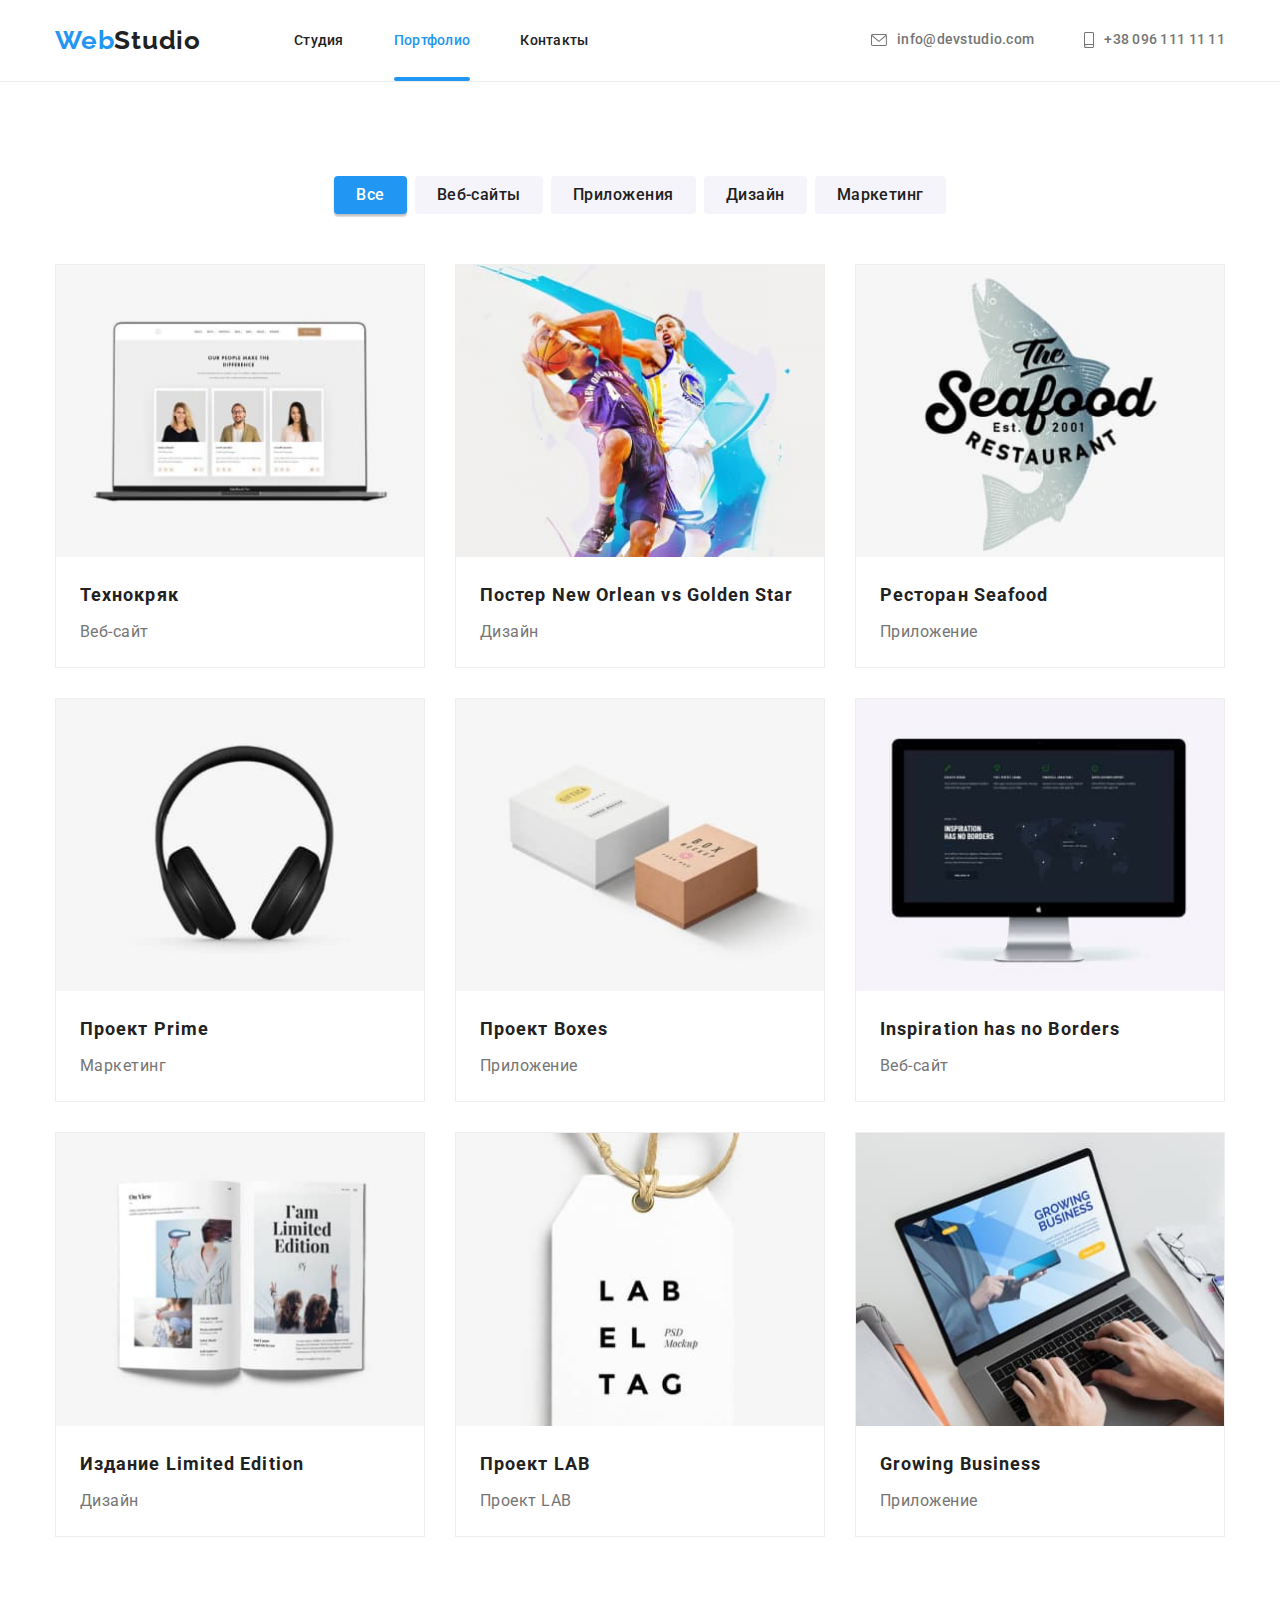
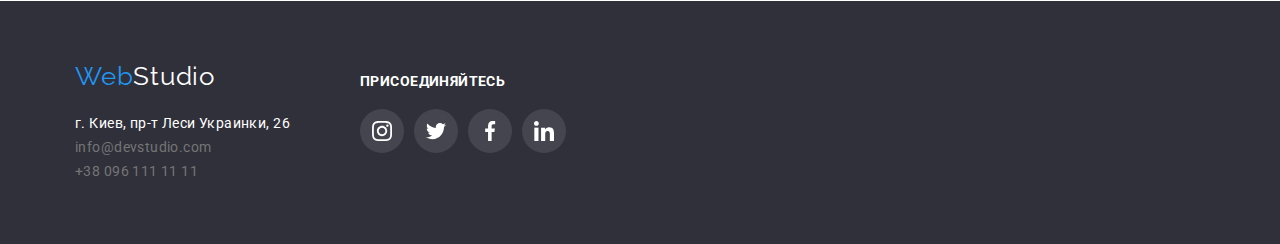
==== portfolio.html @ 9df5b86f "start" ====
<!DOCTYPE html>
<html lang="ru">

<head>
    <meta charset="UTF-8">
    <meta http-equiv="X-UA-Compatible" content="IE=edge">
    <meta name="viewport" content="width=device-width, initial-scale=1.0">
    <title>WebStudio</title>
    <link rel="preconnect" href="https://fonts.googleapis.com">
    <link rel="preconnect" href="https://fonts.gstatic.com" crossorigin>
    <link href="https://fonts.googleapis.com/css2?family=Raleway:wght@700&family=Roboto:wght@400;500;700;900&display=swap"
        rel="stylesheet">
    <link rel="stylesheet" href="https://cdnjs.cloudflare.com/ajax/libs/modern-normalize/1.1.0/modern-normalize.min.css">    
    <link rel="stylesheet" href="./css/style.css">
</head>

<body>
    <header class="header">
        <div class="container main-nav">
            <a href="./index.html" class="logo-header"><span class="logo-web">Web</span>Studio</a>
            <nav>
                <ul class="site-nav">
                    <li class="item"><a href="./index.html" class="link">Студия</a></li>
                    <li class="item"><a href="./portfolio.html" class="link current">Портфолио</a></li>
                    <li class="item"><a href="#" class="link">Контакты</a></li>
                </ul>
            </nav>
            <ul class="site-contacts">
                <li class="item">
                    <a href="mailto:info@devstudio.com" class="contacts-links">
                        <svg class="btn-icon" width="16" height="12">
                            <use href="./images/icon/sprite.svg#icon-envelope"></use>
                        </svg>
                        info@devstudio.com
                    </a>
                </li>
                <li class="item">
                    <a href="tel:+380961111111" class="contacts-links">
                        <svg class="btn-icon" width="10" height="16">
                            <use href="./images/icon/sprite.svg#icon-smartphone"></use>
                        </svg>
                        +38 096 111 11 11
                    </a>
                </li>
            </ul>
        </div>
    </header>
    <main>
        <section class="section">
            <div class="container">
                <ul class="buttons">
                    <li class="btn-item"><button type="button" class="button current">Все</button></li>
                    <li class="btn-item"><button type="button" class="button">Веб-сайты</button></li>
                    <li class="btn-item"><button type="button" class="button">Приложения</button></li>
                    <li class="btn-item"><button type="button" class="button">Дизайн</button></li>
                    <li class="btn-item"><button type="button" class="button">Маркетинг</button></li>
                </ul>
                <ul class="works">
                <li class="works-examples">
                    <a href="#" class="link">
                        <div class="works-image">    
                            <img src="./images/people.jpg" alt="Люди в MacBook Pro" width="370">
                                <div class="works-overlay">
                                    <p class="works-text">Технокряк это современная площадка распространения коронавируса. Компании используют эту платформу
                                        для цифрового
                                        шпионажа и атак на защищённые сервера конкурентов.
                                    </p>
                                </div>
                        </div>
                            <div class="works-wrapper">
                                <h2 class="title">Технокряк</h2>
                                <p class="description">Веб-сайт</p>
                            </div>
                    </a>
                </li>
                <li class="works-examples">
                    <a href="#" class="link">
                        <div class="works-image">
                            <img src="./images/sportsmen.jpg" alt="Баскетболисты с мячом" width="370">
                            <div class="works-overlay">
                                <p class="works-text">Технокряк это современная площадка распространения коронавируса. Компании используют эту
                                    платформу
                                    для цифрового
                                    шпионажа и атак на защищённые сервера конкурентов.
                                </p>
                            </div>
                        </div>
                        <div class="works-wrapper">
                            <h2 class="title">Постер New Orlean vs Golden Star</h2>
                            <p class="description">Дизайн</p>
                        </div>
                    </a>
                </li>
                <li class="works-examples">
                    <a href="#" class="link">
                        <div class="works-image">
                        <img src="./images/seafood.jpg" alt="Рисунок рыбы с названием рыбного ретсорана" width="370" >
                        <div class="works-overlay">
                            <p class="works-text">Технокряк это современная площадка распространения коронавируса. Компании используют эту
                                платформу
                                для цифрового
                                шпионажа и атак на защищённые сервера конкурентов.
                            </p>
                        </div>
                        </div>
                        <div class="works-wrapper"> 
                            <h2 class="title">Ресторан Seafood</h2>
                            <p class="description">Приложение</p>
                        </div>
                    </a>
                </li>
                <li class="works-examples">
                    <a href="#" class="link">
                        <div class="works-image">
                        <img src="./images/headset.jpg" alt="Наушники" width="370">
                        <div class="works-overlay">
                            <p class="works-text">Технокряк это современная площадка распространения коронавируса. Компании используют эту
                                платформу
                                для цифрового
                                шпионажа и атак на защищённые сервера конкурентов.
                            </p>
                        </div>
                        </div>
                        <div class="works-wrapper">
                            <h2 class="title">Проект Prime</h2>
                            <p class="description">Маркетинг</p>
                        </div>
                    </a>
                </li>
                <li class="works-examples">
                    <a href="#" class="link">
                        <div class="works-image">
                        <img src="./images/boxes.jpg" alt="Две коробки" width="370">
                        <div class="works-overlay">
                            <p class="works-text">Технокряк это современная площадка распространения коронавируса. Компании используют эту
                                платформу
                                для цифрового
                                шпионажа и атак на защищённые сервера конкурентов.
                            </p>
                        </div>
                        </div>
                            <div class="works-wrapper">
                            <h2 class="title">Проект Boxes</h2>
                        <p class="description">Приложение</p>
                            </div>
                    </a>
                </li>
                <li class="works-examples">
                    <a href="#" class="link">
                        <div class="works-image">
                        <img src="./images/screen.jpg" alt="Монитор с информацией" width="370">
                        <div class="works-overlay">
                            <p class="works-text">Технокряк это современная площадка распространения коронавируса. Компании используют эту
                                платформу
                                для цифрового
                                шпионажа и атак на защищённые сервера конкурентов.
                            </p>
                        </div>
                        </div>
                        <div class="works-wrapper">
                            <h2 class="title">Inspiration has no Borders</h2>
                            <p class="description">Веб-сайт</p>
                        </div>
                    </a>
                </li>
                <li class="works-examples">
                    <a href="#" class="link">
                        <div class="works-image">
                        <img src="./images/book.jpg" alt="Открытая книга" width="370">
                        <div class="works-overlay">
                            <p class="works-text">Технокряк это современная площадка распространения коронавируса. Компании используют эту
                                платформу
                                для цифрового
                                шпионажа и атак на защищённые сервера конкурентов.
                            </p>
                        </div>
                        </div>
                        <div class="works-wrapper">
                            <h2 class="title">Издание Limited Edition</h2>
                            <p class="description">Дизайн</p>
                        </div>
                    </a>
                <li class="works-examples">
                    <a href="#" class="link">
                        <div class="works-image">
                        <img src="./images/label.jpg" alt="Бирка с лэйблом" width="370">
                        <div class="works-overlay">
                            <p class="works-text">Технокряк это современная площадка распространения коронавируса. Компании используют эту
                                платформу
                                для цифрового
                                шпионажа и атак на защищённые сервера конкурентов.
                            </p>
                        </div>
                        </div>
                        <div class="works-wrapper">
                            <h2 class="title">Проект LAB</h2>
                            <p class="description">Проект LAB</p>
                        </div>
                    </a>
                </li>
                <li class="works-examples">
                    <a href="#" class="link">
                        <div class="works-image">
                        <img src="./images/laptop.jpg" alt="Работа за ноутбуков" width="370">
                        <div class="works-overlay">
                            <p class="works-text">Технокряк это современная площадка распространения коронавируса. Компании используют эту
                                платформу
                                для цифрового
                                шпионажа и атак на защищённые сервера конкурентов.
                            </p>
                        </div>
                        </div>
                        <div class="works-wrapper">
                            <h2 class="title">Growing Business</h2>
                            <p class="description">Приложение</p>
                        </div>
                    </a>
                </li>
                </ul>
            </div>
        </section>
    </main>
    
    <!--Футер-->
    <footer class="footer">
        <div class="container downside">
            <div>
                <a href="./index.html" class="logo-footer"><span class="logo-web">Web</span>Studio</a>
                <address class="address">
                    <ul>
                        <li>
                            <a href="https://www.google.com/search?client=opera&q=Киев%2C+пр-т+Леси+Украинки%2C+26&sourceid=opera&ie=UTF-8&oe=UTF-8"
                                target="_blank" rel="noopener noreferrer" class="link specific-address">г. Киев, пр-т Леси
                                Украинки,
                                26
                            </a>
                        </li>
                        <li>
                            <a href="mailto:info@devstudio.com" class="link">info@devstudio.com
                            </a>
                        </li>
                        <li>
                            <a href="tel:+380961111111" class="link">+38 096 111 11 11</a>
                        </li>
                    </ul>
                </address>
            </div>
            <div class="footer-social-links">
                <p class="follow">Присоединяйтесь</p>
                <div class="social-links-bot">
                    <a href="#" class="social-link bot">
                        <svg class="social-icon bot">
                            <use href="./images/icon/sprite.svg#icon-instagram"></use>
                        </svg>
                    </a>
                    <a href="#" class="social-link bot">
                        <svg class="social-icon bot">
                            <use href="./images/icon/sprite.svg#icon-twitter"></use>
                        </svg>
                    </a>
                    <a href="#" class="social-link bot">
                        <svg class="social-icon bot">
                            <use href="./images/icon/sprite.svg#icon-facebook"></use>
                        </svg>
                    </a>
                    <a href="#" class="social-link bot">
                        <svg class="social-icon bot">
                            <use href="./images/icon/sprite.svg#icon-linkedin"></use>
                        </svg>
                    </a>
                </div>
            </div>
        </div>
    </footer>
</body>

</html>
---- css/style.css ----
/*цвета
основной текст - #212121
второстепенный текс - #757575
акцент - #2196F3
текст героя - #ffffff
 */

:root {
  --primary-text-color: #212121;
  --secondary-text-colort: #757575;
  --akcent-text-color: #2196f3;
  --background-color: #ffffff;
  --background-color-secondary: #2f303a;
  --background-color-tertiary: #f5f4fa;
  --timing-function: cubic-bezier(0.4, 0, 0.2, 1);
}

body {
  color: var(--primary-text-color);
  background-color: var(--background-color);
  font-family: Roboto, sans-serif;
}
/* Убирает точки у списков */
h1,
h2,
h3,
h4,
h5,
h6,
ul,
p {
  list-style: none;
  margin: 0;
  padding: 0;
}
ul {
  list-style: none;
}
img {
  display: block;
  max-width: 100%;
  height: auto;
}
/* header */
.header {
  background-color: var(--background-color);
  border-bottom: 1px solid #ececec;
  padding: 25px 0;
}

/* style of logo */
.logo-header {
  margin-right: 93px;
  color: var(--primary-text-color);
  font-weight: 700;
  font-family: Raleway, sans-serif;
  font-size: 26px;
  line-height: 1.19;
  letter-spacing: 0.03em;
  text-decoration: none;
}
.logo-web {
  color: var(--akcent-text-color);
}

/* site navigation */
.main-nav {
  display: flex;
  align-items: center;
}

.site-nav {
  display: flex;
}
.site-nav > .item {
  margin-right: 50px;
}
.site-nav > .item:last-child {
  margin-right: 0;
}

.site-nav .link {
  position: relative;
  letter-spacing: 0.02em;
  font-size: 14px;
  line-height: 1.14;
  font-weight: 500;
  text-decoration: none;

  color: var(--primary-text-color);

  transition: color 250ms var(--timing-function);
}
.site-nav .link:hover,
.site-nav .link:focus {
  color: var(--akcent-text-color);
}
.site-nav .link:hover::after,
.site-nav .link.current::after {
  opacity: 1;
}
.site-nav .link.current {
  color: var(--akcent-text-color);
}
.site-nav .link::after {
  left: 0;
  top: 45px;
}
.site-nav .link.current::after,
.site-nav .link:hover::after,
.site-nav .link::after {
  content: '';
  position: absolute;
  width: 100%;
  height: 4px;
  background-color: var(--akcent-text-color);
  display: block;
  border-radius: 2px;
}

.site-nav .link::after {
  opacity: 0;

  transition: background-color 250ms var(--timing-function), opacity 250ms var(--timing-function);
}

/* contacts */
.site-contacts {
  display: flex;
  margin-left: auto;
}
.site-contacts .item + .item {
  margin-left: 50px;
}
.btn-icon {
  margin-right: 10px;
}
.contacts-links {
  display: flex;
  text-align: center;
  font-weight: 500;
  letter-spacing: 0.02em;
  align-items: center;

  font-size: 14px;
  line-height: 1.14;
  text-decoration: none;

  color: var(--secondary-text-colort);
  fill: var(--secondary-text-colort);

  transition: color 250ms var(--timing-function), fill 250ms var(--timing-function);
}
.contacts-links:hover,
.contacts-links:focus {
  color: var(--akcent-text-color);
  fill: var(--akcent-text-color);
}

/* buttons */
.buttons {
  display: flex;
  justify-content: center;
  margin-bottom: 50px;
}

.button {
  padding: 6px 22px;

  font-weight: 500;
  font-size: 16px;
  line-height: 1.6;
  letter-spacing: 0.03em;
  cursor: pointer;
  border: 0px;
  border-radius: 4px;

  color: var(--primary-text-color);
  background: var(--background-color-tertiary);

  transition: background-color 250ms var(--timing-function), color 250ms var(--timing-function),
    box-shadow 250ms var(--timing-function);
}
.btn-item {
  margin-left: 8px;
}

.btn-item:first-child {
  margin-left: 0;
}
.button.current {
  color: var(--background-color);
  background-color: var(--akcent-text-color);
  box-shadow: 0px 3px 1px rgba(0, 0, 0, 0.1), 0px 1px 2px rgba(0, 0, 0, 0.08),
    0px 2px 2px rgba(0, 0, 0, 0.12);
}
.button:hover,
.button:focus {
  color: var(--background-color);
  background-color: var(--akcent-text-color);
  box-shadow: 0px 3px 1px rgba(0, 0, 0, 0.1), 0px 1px 2px rgba(0, 0, 0, 0.08),
    0px 2px 2px rgba(0, 0, 0, 0.12);
  cursor: pointer;
}

/* hero section */
.hero-section {
  padding: 200px 0;
  text-align: center;
  background-image: linear-gradient(to right, rgba(47, 48, 58, 0.4), rgba(47, 48, 58, 0.4)),
    url(../images/hero-overlay.jpg);
  max-width: 1600px;
  margin-left: auto;
  margin-right: auto;
  background-repeat: no-repeat;
  background-position: center;
  background-size: cover;
  background-color: var(--background-color-secondary);
}
.hero-title {
  margin-top: 0;
  margin-bottom: 30px;
  color: var(--background-color);
  font-size: 44px;
  line-height: 1.36;
  font-weight: 900;
  text-transform: uppercase;
  letter-spacing: 0.06em;
}
.hero-button {
  padding: 10px 32px;
  font-weight: 700;
  font-size: 16px;
  line-height: 1.9;
  letter-spacing: 0.06em;
  cursor: pointer;
  border-radius: 4px;
  border: 0px;
  color: var(--background-color);
  background-color: var(--akcent-text-color);
}

/* strengths */
.strenghts {
  margin-top: 0;
}
.strenghts-section {
  padding-top: 94px;
  padding-bottom: 0px;
}
.visually-hidden {
  position: absolute;
  width: 1px;
  height: 1px;
  margin: -1px;
  padding: 0;

  border: 0;
  clip: rect(0 0 0 0);
}
.strenghts-list {
  display: flex;
  justify-content: space-between;
}
.strenghts-item {
  margin-left: 30px;
  max-width: 270px;
}
.strenghts-item:first-child {
  margin-left: 0;
}

.strengths-title {
  margin-bottom: 10px;
  font-weight: 700;
  font-size: 14px;
  line-height: 1.14;
  letter-spacing: 0.03em;
  text-transform: uppercase;
  color: var(--primary-text-color);
}
.strengths-text {
  font-weight: 400;
  font-size: 14px;
  line-height: 1.71;
  letter-spacing: 0.03em;
  color: var(--secondary-text-colort);
}

.thumb {
  padding-top: 25px;
  padding-bottom: 25px;
  text-align: center;

  border-radius: 4px;
  margin-bottom: 30px;

  background-color: var(--background-color-tertiary);
}
.thumb-icon {
  width: 70px;
  height: 70px;
}
/* services section */

.services-title {
  margin-bottom: 50px;
  font-weight: 700;
  font-size: 36px;
  line-height: 1.17;
  text-align: center;
  letter-spacing: 0.03em;
}

.services-list {
  display: flex;
  justify-content: space-between;
}
.services-item {
  position: relative;
}
.services-item::before {
  display: inline-block;
  position: absolute;
  background: rgba(47, 48, 58, 0.8);
  content: '';
  width: 100%;
  height: 70px;
  bottom: 0;
}
.service-description {
  position: absolute;
  right: 82px;
  left: 83px;
  bottom: 27px;
  font-weight: bold;
  font-size: 14px;
  line-height: 16px;
  letter-spacing: 0.03em;
  text-transform: uppercase;

  color: #ffffff;
}

/* section Team */
.team-cards {
  display: flex;
  justify-content: space-between;

  /* margin-left: -30px; */
}
.team-card {
  flex-basis: calc((100% / 4) - 30px);
  margin-left: 30px;
  background-color: var(--background-color);
  box-shadow: 0px 1px 3px rgba(0, 0, 0, 0.12), 0px 1px 1px rgba(0, 0, 0, 0.14),
    0px 2px 1px rgba(0, 0, 0, 0.2);
  border-radius: 0px 0px 4px 4px;
}
.team-card:first-child {
  margin-left: 0;
}

.team {
  background-color: var(--background-color-tertiary);
}

.team-title {
  font-weight: 700;
  font-size: 36px;
  line-height: 1.17;
  text-align: center;
  letter-spacing: 0.03em;
  margin-bottom: 50px;
}

.name {
  color: var(--primary-text-color);
  font-weight: 500;
  font-size: 16px;
  line-height: 1.19;
  letter-spacing: 0.03em;
  margin-bottom: 10px;
}
.position {
  margin-bottom: 16px;
  font-weight: 400;
  font-size: 16px;
  line-height: 1.19;
  letter-spacing: 0.03em;
  color: var(--secondary-text-colort);
}
.member-description {
  text-align: center;
  padding-top: 30px;
  padding-bottom: 30px;
}
.social-links {
  display: flex;
  justify-content: center;
}

.social-icon {
  width: 20px;
  height: 20px;
}

.social-link {
  width: 44px;
  height: 44px;
  display: flex;
  justify-content: center;
  align-items: center;
  border-radius: 50%;
  margin-right: 10px;
  fill: #afb1b8;

  transition: background-color 250ms var(--timing-function), fill 250ms var(--timing-function);
}
.social-link:last-child {
  margin-right: 0px;
}
.social-link:focus,
.social-link:hover {
  background-color: var(--akcent-text-color);
  fill: white;
}

/* loyal customers */
.customers-list-title {
  font-weight: 700;
  font-size: 36px;
  line-height: 1.17;
  text-align: center;
  letter-spacing: 0.03em;
  margin-bottom: 50px;
}
.customers-list {
  display: flex;
  justify-content: space-between;
}

.customer-link {
  display: block;
  border-radius: 4px;
  width: 170px;
  height: 92px;
  display: flex;
  justify-content: center;
  align-items: center;
  fill: #afb1b8;
  border: 1px solid #afb1b8;

  transition: background-color 250ms var(--timing-function), fill 250ms var(--timing-function);
}

.customer-icon {
  display: block;
  width: 106px;
  height: 60px;
}
.customer-link:hover {
  fill: var(--akcent-text-color);
  border-color: var(--akcent-text-color);
}
.customer-link:focus {
  fill: var(--akcent-text-color);
  color: var(--akcent-text-color);
  border-color: var(--akcent-text-color);
}

/* footer */
.footer {
  padding: 60px;
  background-color: var(--background-color-secondary);
}
.logo-footer {
  color: var(--background-color);
  font-family: Raleway, sans-serif;
  font-size: 26px;
  line-height: 1.19;
  letter-spacing: 0.03em;
  text-decoration: none;
}
.logo-web {
  color: var(--akcent-text-color);
}
.address {
  margin-top: 20px;
}
.address .link:hover,
.address .link:focus {
  color: var(--akcent-text-color);
}
.address .link {
  font-family: Roboto, sans-serif;
  font-style: normal;
  font-weight: 400;
  font-size: 14px;
  line-height: 1.71;
  text-decoration: none;
  letter-spacing: 0.03em;

  color: var(--secondary-text-colort);

  transition: color 250ms var(--timing-function);
}
.link.specific-address {
  color: var(--background-color);
}

.container.downside {
  display: flex;
}
.follow {
  color: var(--background-color);
  font-family: Roboto, sans-serif;
  font-style: normal;
  font-weight: bold;
  font-size: 14px;
  line-height: 16px;
  letter-spacing: 0.03em;
  text-transform: uppercase;
}
.footer-social-links {
  padding-top: 12px;
  margin-left: 70px;
}
.social-links-bot {
  margin-top: 20px;
  display: flex;
  justify-content: space-between;
}
.social-link.bot {
  background-color: rgba(255, 255, 255, 0.1);
}
.social-icon.bot {
  fill: var(--background-color);
}
.social-link.bot:hover,
.social-link.bot:focus {
  background-color: var(--akcent-text-color);
}

/* portfolio page */
.works {
  display: flex;
  flex-wrap: wrap;
  margin-right: -30px;
  margin-bottom: -30px;
}
.works-examples {
  margin-right: 30px;
  margin-bottom: 30px;
  flex-basis: calc(100% / 3 - 30px);

  border: 1px solid #eeeeee;
}

.works-examples:nth-child(3n) {
  margin-right: 0;
}
.works-examples:nth-last-child(-n + 3) {
  margin-bottom: 0;
}
.works .link {
  text-decoration: none;
  display: block;
}

.works-examples .link:hover,
.works-examples .link:focus {
  box-shadow: 0px 1px 1px rgba(0, 0, 0, 0.12), 0px 4px 4px rgba(0, 0, 0, 0.06),
    1px 4px 6px rgba(0, 0, 0, 0.16);
}

.works .title {
  color: var(--primary-text-color);
  font-weight: 700;
  font-size: 18px;
  line-height: 2;
  letter-spacing: 0.06em;
  margin-bottom: 4px;
}
.works .description {
  color: var(--secondary-text-colort);
  font-weight: 400;
  font-size: 16px;
  line-height: 1.88;
  letter-spacing: 0.03em;
}
.works-wrapper {
  padding: 20px 24px;
}
.works-image {
  overflow: hidden;
  position: relative;
}
.works-overlay {
  top: 0;
  left: 0;
  position: absolute;

  width: 100%;
  height: 100%;
  transform: translateY(101%);

  background-color: rgba(33, 150, 243, 0.9);

  transition: transform 250ms var(--timing-function);
}
.works-examples .link:hover .works-overlay,
.works-examples .link:focus .works-overlay {
  transform: translateY(0);
}

.works-text {
  position: absolute;
  left: 24px;
  bottom: 63px;

  font-weight: normal;
  font-size: 18px;
  line-height: 28px;

  letter-spacing: 0.03em;

  color: var(--background-color);

  transition: transform 250ms var(--timing-function);
}

/* Modal window */
.backdrop {
  position: fixed;
  top: 0;
  left: 0;
  width: 100%;
  height: 100%;
  background-color: rgba(0, 0, 0, 0.2);
  transition: opacity 1250ms var(--timing-function);
}
.backdrop.is-hidden {
  opacity: 0;
  pointer-events: none;
}
.backdrop.is-hidden .modal {
  transform: translate(-50%, -50%) scale(1.1);
}

.modal {
  position: absolute;
  top: 50%;
  left: 50%;
  transform: translate(-50%, -50%) scale(1);

  transition: transform 250ms var(--timing-function);

  display: flex;
  justify-content: flex-end;

  width: 528px;
  height: 581px;

  box-shadow: 0px 1px 3px rgba(0, 0, 0, 0.12), 0px 1px 1px rgba(0, 0, 0, 0.14),
    0px 2px 1px rgba(0, 0, 0, 0.2);
  border-radius: 4px;
  background-color: var(--background-color);
}

.close-btn {
  margin-right: 8px;
  margin-top: 8px;
  display: flex;
  justify-content: center;
  align-items: center;

  width: 30px;
  height: 30px;

  cursor: pointer;
  background-color: var(--background-color);
  border: 1px solid rgba(0, 0, 0, 0.1);
  border-radius: 50%;
}

/* Conatainer for all sections */

.container {
  width: 1200px;
  padding: 0 15px;
  margin-left: auto;
  margin-right: auto;
  /* outline: 1px solid sandybrown; */
}
.section {
  /* outline: 2px solid green; */
  padding: 94px 0;
}
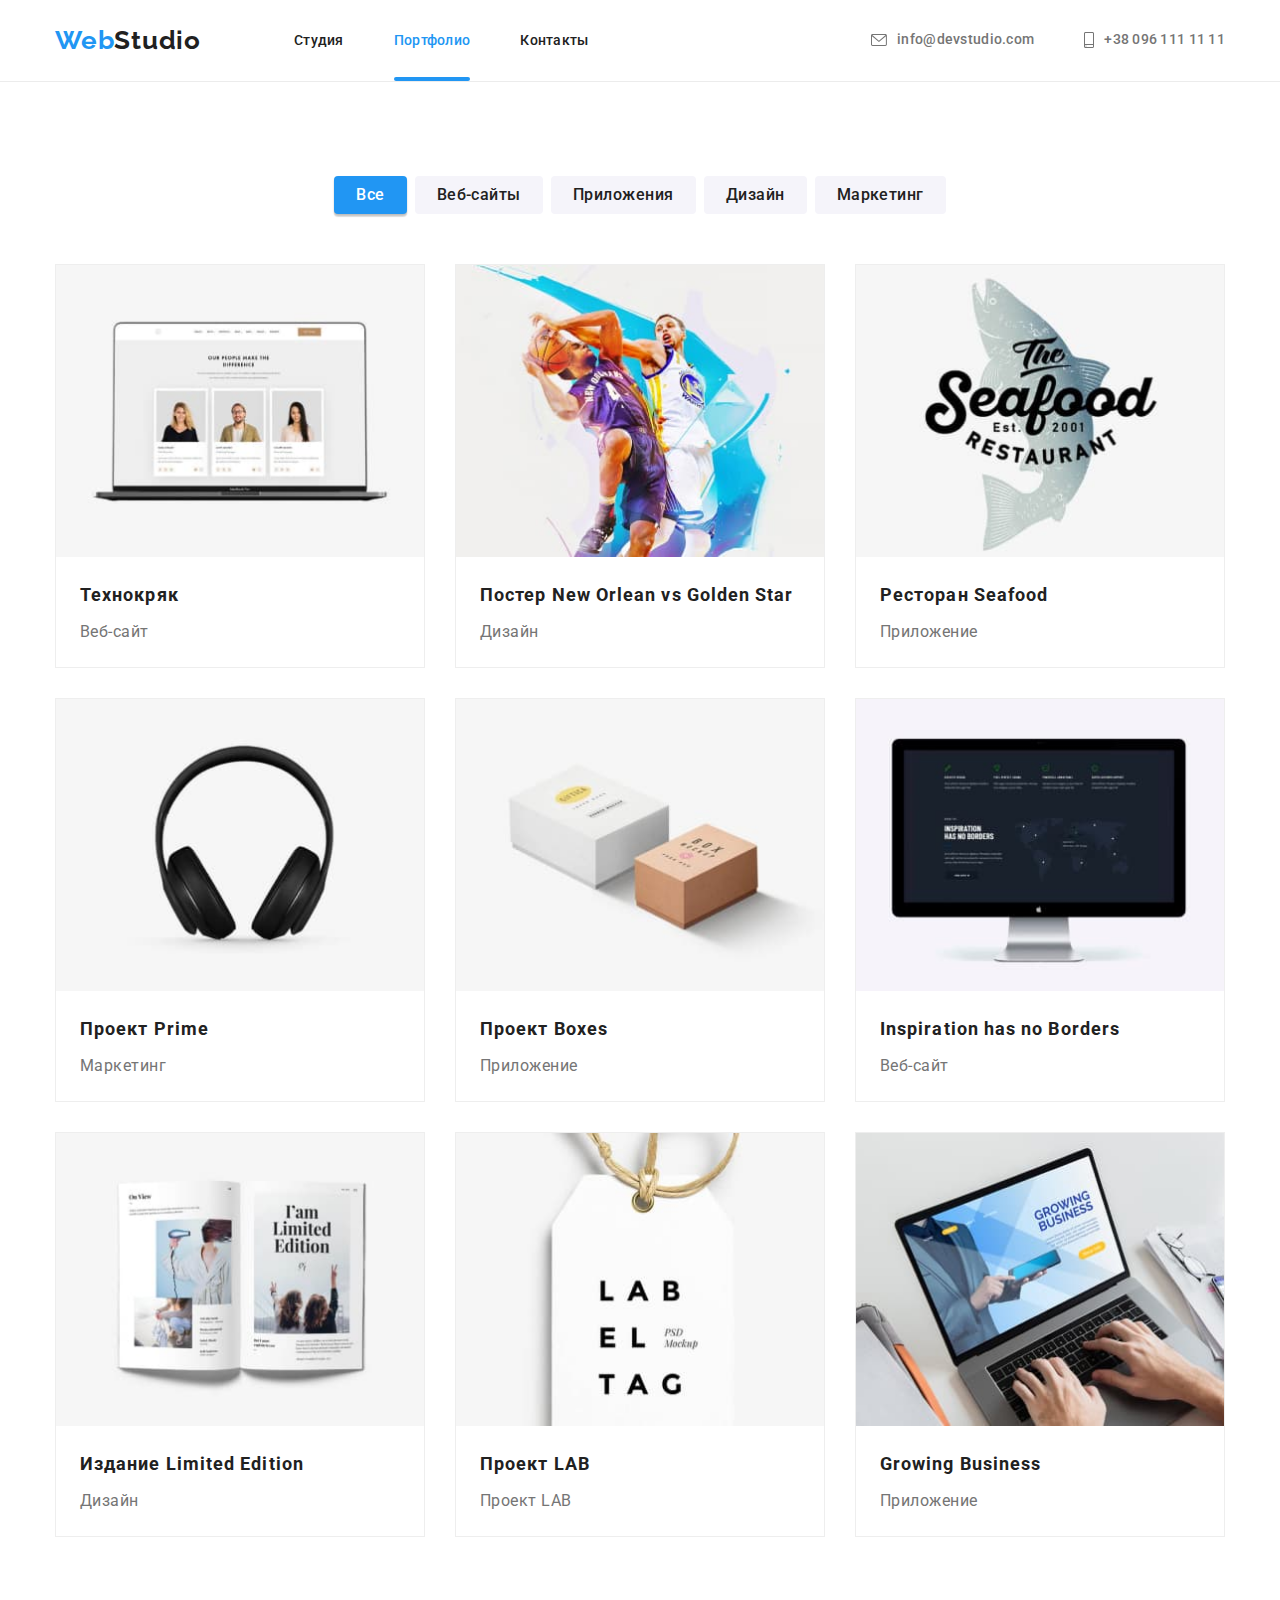
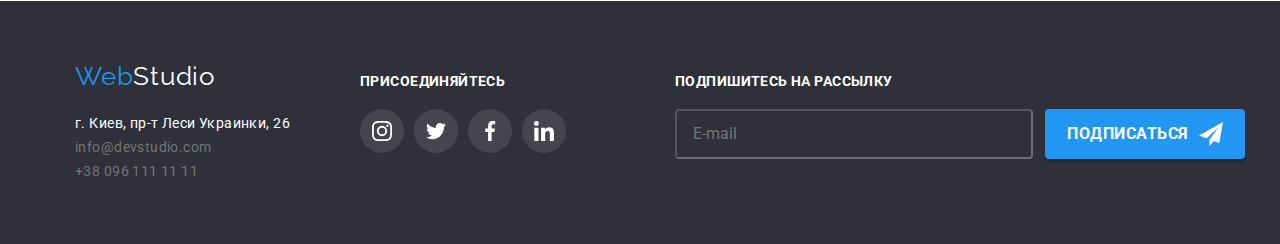
==== commit 318fc31d: "last changes" ====
--- a/portfolio.html
+++ b/portfolio.html
@@ -231,13 +231,11 @@
                         <li>
                             <a href="https://www.google.com/search?client=opera&q=Киев%2C+пр-т+Леси+Украинки%2C+26&sourceid=opera&ie=UTF-8&oe=UTF-8"
                                 target="_blank" rel="noopener noreferrer" class="link specific-address">г. Киев, пр-т Леси
-                                Украинки,
-                                26
+                                Украинки, 26
                             </a>
                         </li>
                         <li>
-                            <a href="mailto:info@devstudio.com" class="link">info@devstudio.com
-                            </a>
+                            <a href="mailto:info@devstudio.com" class="link">info@devstudio.com </a>
                         </li>
                         <li>
                             <a href="tel:+380961111111" class="link">+38 096 111 11 11</a>
@@ -270,6 +268,20 @@
                     </a>
                 </div>
             </div>
+            <div class="footer-form-div">
+                <form class="footer-form">
+                    <label for="E-mail" class="footer-label">Подпишитесь на рассылку</label>
+                    <input type="text" name="E-mail" id="E-mail" class="footer-input" placeholder="E-mail" />
+                </form>
+            </div>
+    
+            <button type="submit" class="follow-btn">
+                <svg width="24" height="24" class="follow-icon">
+                    <use href="./images/icon/sprite.svg#icon-send"></use>
+                </svg>
+                Подписаться</button>
+    
+    
         </div>
     </footer>
 </body>
--- a/css/style.css
+++ b/css/style.css
@@ -1,6 +1,6 @@
 /*цвета
 основной текст - #212121
-второстепенный текс - #757575
+второстепенный текст - #757575
 акцент - #2196F3
 текст героя - #ffffff
  */
@@ -40,6 +40,9 @@
   display: block;
   max-width: 100%;
   height: auto;
+}
+textarea {
+  resize: none;
 }
 /* header */
 .header {
@@ -333,7 +336,7 @@
   right: 82px;
   left: 83px;
   bottom: 27px;
-  font-weight: bold;
+  font-weight: 700;
   font-size: 14px;
   line-height: 16px;
   letter-spacing: 0.03em;
@@ -516,14 +519,14 @@
   color: var(--background-color);
   font-family: Roboto, sans-serif;
   font-style: normal;
-  font-weight: bold;
+  font-weight: 700;
   font-size: 14px;
   line-height: 16px;
   letter-spacing: 0.03em;
   text-transform: uppercase;
 }
 .footer-social-links {
-  padding-top: 12px;
+  margin-top: 12px;
   margin-left: 70px;
 }
 .social-links-bot {
@@ -540,6 +543,74 @@
 .social-link.bot:hover,
 .social-link.bot:focus {
   background-color: var(--akcent-text-color);
+}
+
+.footer-form {
+  display: flex;
+  flex-direction: column;
+}
+.footer-form-div {
+  margin-top: 12px;
+  margin-left: auto;
+}
+.footer-input {
+  height: 50px;
+  width: 358px;
+  outline: none;
+  padding-left: 16px;
+  padding-top: 15px;
+  padding-bottom: 15px;
+  border-color: rgba(255, 255, 255, 0.3);
+  border-radius: 4px;
+  background-color: var(--background-color-secondary);
+  color: var(--background-color);
+}
+.footer-label {
+  color: var(--background-color);
+  font-family: Roboto, sans-serif;
+  font-style: normal;
+  font-weight: 700;
+  font-size: 14px;
+  line-height: 16px;
+  letter-spacing: 0.03em;
+  text-transform: uppercase;
+  margin-bottom: 20px;
+}
+
+.follow-btn {
+  display: flex;
+  justify-content: center;
+  flex-direction: row-reverse;
+  align-items: center;
+  margin-left: 12px;
+
+  margin-top: 48px;
+  border: 0px;
+  border-radius: 4px;
+  width: 200px;
+  height: 50px;
+  font-style: Bold;
+  font-size: 16px;
+
+  color: var(--background-color);
+  font-style: 400;
+  font-weight: 700;
+  font-size: 16px;
+  line-height: 16px;
+  letter-spacing: 0.03em;
+  text-transform: uppercase;
+
+  cursor: pointer;
+
+  border-color: var(--akcent-text-color);
+  background-color: var(--akcent-text-color);
+
+  box-shadow: 0px 3px 1px rgba(0, 0, 0, 0.1), 0px 1px 2px rgba(0, 0, 0, 0.08),
+    0px 2px 2px rgba(0, 0, 0, 0.12);
+}
+
+.follow-icon {
+  margin-left: 10px;
 }
 
 /* portfolio page */
@@ -619,7 +690,7 @@
   left: 24px;
   bottom: 63px;
 
-  font-weight: normal;
+  font-weight: 400;
   font-size: 18px;
   line-height: 28px;
 
@@ -650,14 +721,20 @@
 
 .modal {
   position: absolute;
+  height: auto;
   top: 50%;
   left: 50%;
   transform: translate(-50%, -50%) scale(1);
 
   transition: transform 250ms var(--timing-function);
 
-  display: flex;
-  justify-content: flex-end;
+  /* display: flex;
+  justify-content: flex-end; */
+
+  padding-left: 41px;
+  padding-right: 39px;
+  padding-bottom: 40px;
+  padding-top: 40px;
 
   width: 528px;
   height: 581px;
@@ -668,9 +745,145 @@
   background-color: var(--background-color);
 }
 
+.form-title {
+  margin-bottom: 12px;
+  width: auto;
+
+  font-weight: 700;
+  font-size: 20px;
+  line-height: 23px;
+  text-align: center;
+  letter-spacing: 0.03em;
+
+  color: var(--primary-text-color);
+}
+
+.form-field {
+  display: flex;
+  flex-direction: column;
+  margin-bottom: 10px;
+}
+
+.form-field .wrapper {
+  position: relative;
+}
+
+.form-policy {
+  margin-top: 20px;
+  display: flex;
+  text-align: center;
+  justify-content: center;
+}
+.policy-label {
+  position: relative;
+  margin-left: 9px;
+  margin-bottom: 30px;
+  font-weight: 400;
+  font-size: 12px;
+  line-height: 14px;
+
+  letter-spacing: 0.01em;
+
+  color: var(--secondary-text-colort);
+}
+.checkbox {
+  /* -webkit-appearance: none;
+  -moz-appearance: none;
+  appearance: none;
+
+  position: absolute; */
+
+  position: absolute;
+  width: 1px;
+  height: 1px;
+  margin: -1px;
+  border: 0;
+  padding: 0;
+  clip: rect(0 0 0 0);
+  overflow: hidden;
+}
+.checkbox-icon {
+  position: absolute;
+  top: 50%;
+  left: -20px;
+  transform: translateY(-50%);
+  width: 15px;
+  height: 15px;
+  border-radius: 2px;
+  display: inline-block;
+  border: 1px solid var(--primary-text-color);
+}
+.checkbox:checked + .checkbox-icon {
+  background-color: var(--akcent-text-color);
+  border: 0;
+}
+.form-label {
+  margin-bottom: 4px;
+  margin-left: 9px;
+  font-weight: 400;
+  font-size: 12px;
+  line-height: 14px;
+
+  letter-spacing: 0.01em;
+
+  color: var(--secondary-text-colort);
+}
+.policy-label > a {
+  color: var(--akcent-text-color);
+}
+.form-field textarea::placeholder {
+  font-size: 12px;
+  line-height: 14px;
+  letter-spacing: 0.01em;
+
+  color: rgba(117, 117, 117, 0.5);
+}
+
+.input-field {
+  width: 100%;
+  padding-left: 35px;
+  height: 40px;
+  border: 1px solid rgba(33, 33, 33, 0.2);
+  box-sizing: border-box;
+  border-radius: 4px;
+  outline: none;
+}
+.input-field:focus ~ .form-icon {
+  fill: var(--akcent-text-color);
+}
+
+.input-field:focus,
+.comment:focus {
+  border: 1px solid var(--akcent-text-color);
+}
+
+.comment {
+  padding: 12px 16px;
+  height: 120px;
+  outline: none;
+  border: 1px solid rgba(33, 33, 33, 0.2);
+  box-sizing: border-box;
+  border-radius: 4px;
+}
+.form-submit-btn {
+  position: absolute;
+  bottom: 40px;
+  right: 164px;
+  padding: 10px 55px 10px 56px;
+  border: 0px;
+  width: 200px;
+  height: 50px;
+  color: var(--background-color);
+  background: var(--akcent-text-color);
+  box-shadow: 0px 4px 4px rgba(0, 0, 0, 0.15);
+  border-radius: 4px;
+}
+
 .close-btn {
-  margin-right: 8px;
-  margin-top: 8px;
+  position: absolute;
+  top: 8px;
+  right: 8px;
+
   display: flex;
   justify-content: center;
   align-items: center;
@@ -682,6 +895,19 @@
   background-color: var(--background-color);
   border: 1px solid rgba(0, 0, 0, 0.1);
   border-radius: 50%;
+}
+
+.close-btn:hover,
+.close-btn:focus {
+  fill: var(--akcent-text-color);
+}
+
+.form-icon {
+  position: absolute;
+  top: 50%;
+  left: 9px;
+  display: block;
+  transform: translateY(-50%);
 }
 
 /* Conatainer for all sections */
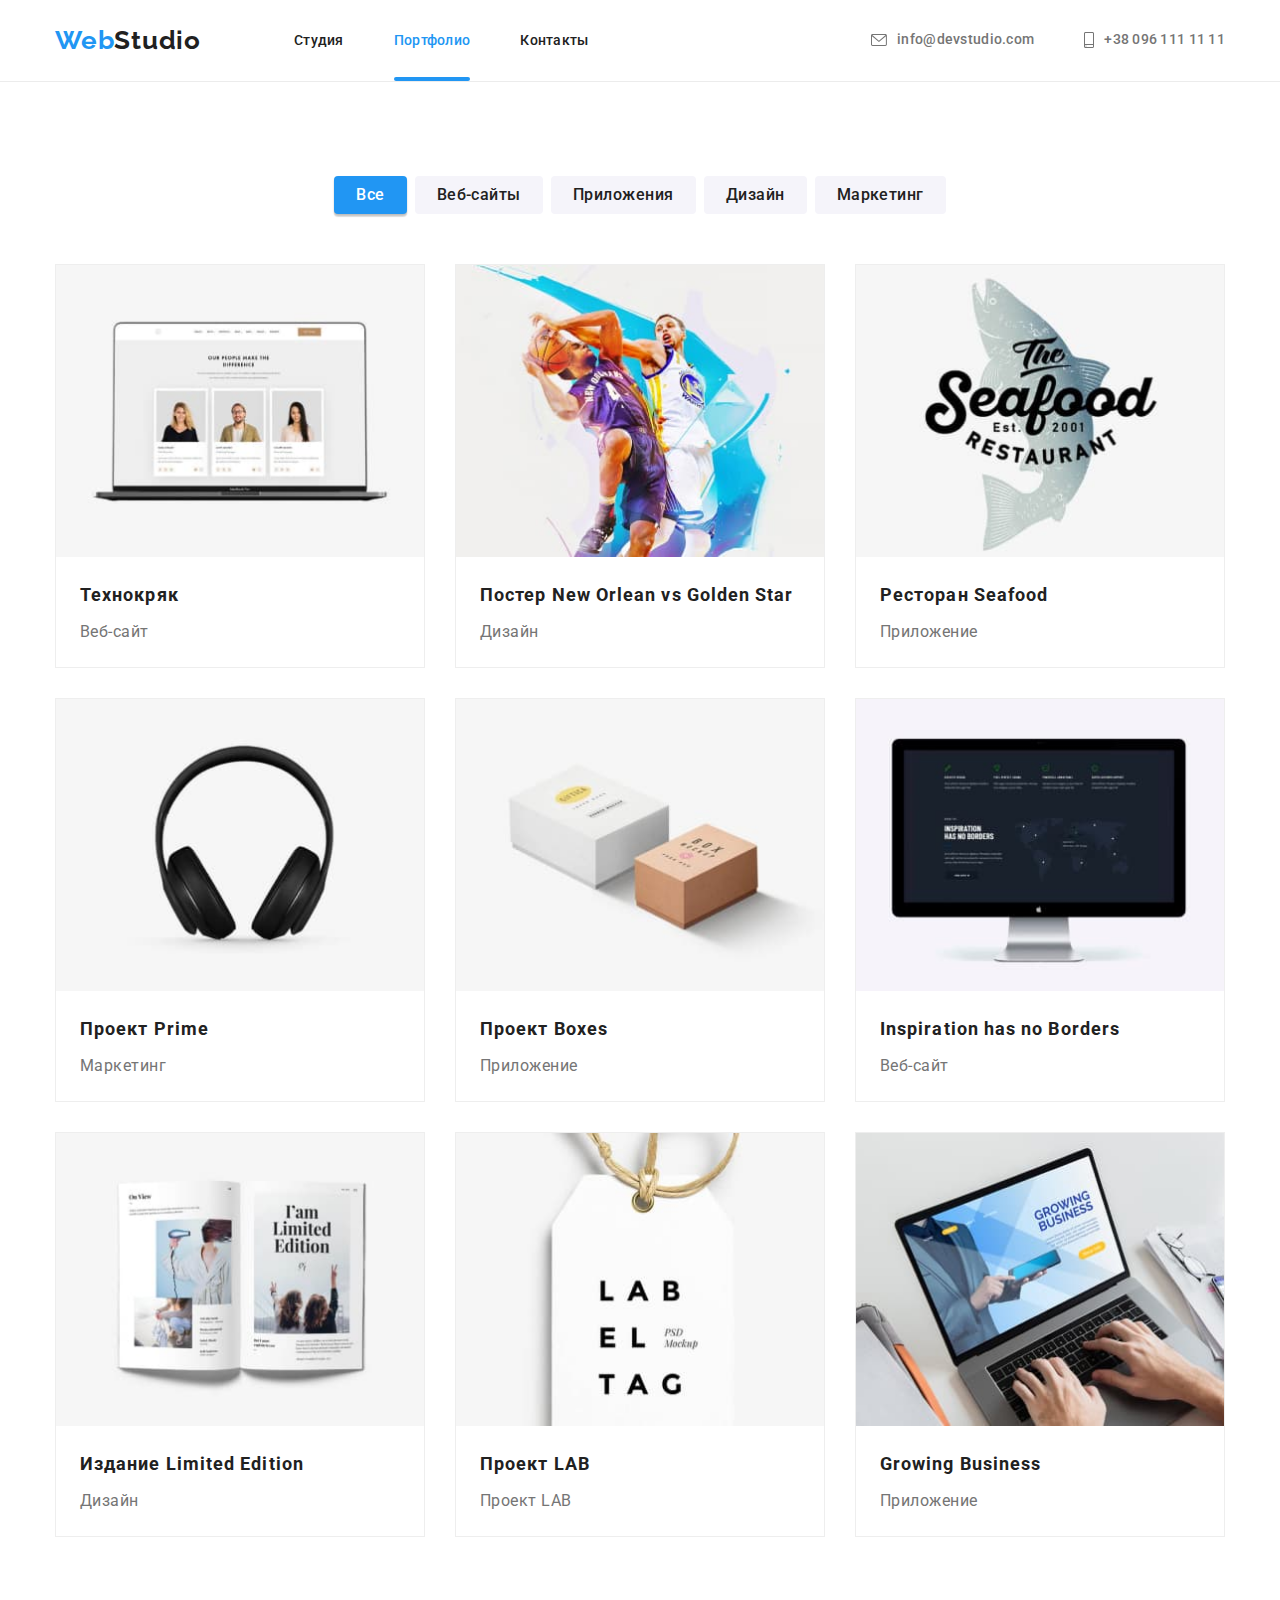
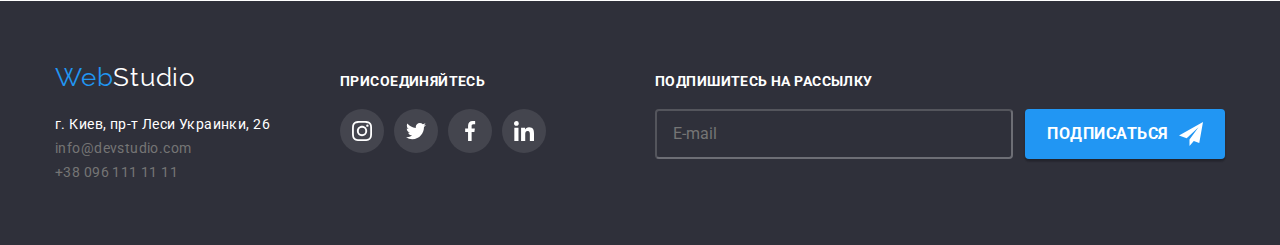
==== commit 7322857d: "adds correct footer for portfolio" ====
--- a/portfolio.html
+++ b/portfolio.html
@@ -1,289 +1,306 @@
 <!DOCTYPE html>
 <html lang="ru">
+  <head>
+    <meta charset="UTF-8" />
+    <meta http-equiv="X-UA-Compatible" content="IE=edge" />
+    <meta name="viewport" content="width=device-width, initial-scale=1.0" />
+    <title>WebStudio</title>
+    <link rel="preconnect" href="https://fonts.googleapis.com" />
+    <link rel="preconnect" href="https://fonts.gstatic.com" crossorigin />
+    <link
+      href="https://fonts.googleapis.com/css2?family=Raleway:wght@700&family=Roboto:wght@400;500;700;900&display=swap"
+      rel="stylesheet"
+    />
+    <link
+      rel="stylesheet"
+      href="https://cdnjs.cloudflare.com/ajax/libs/modern-normalize/1.1.0/modern-normalize.min.css"
+    />
+    <link rel="stylesheet" href="./css/style.css" />
+  </head>
 
-<head>
-    <meta charset="UTF-8">
-    <meta http-equiv="X-UA-Compatible" content="IE=edge">
-    <meta name="viewport" content="width=device-width, initial-scale=1.0">
-    <title>WebStudio</title>
-    <link rel="preconnect" href="https://fonts.googleapis.com">
-    <link rel="preconnect" href="https://fonts.gstatic.com" crossorigin>
-    <link href="https://fonts.googleapis.com/css2?family=Raleway:wght@700&family=Roboto:wght@400;500;700;900&display=swap"
-        rel="stylesheet">
-    <link rel="stylesheet" href="https://cdnjs.cloudflare.com/ajax/libs/modern-normalize/1.1.0/modern-normalize.min.css">    
-    <link rel="stylesheet" href="./css/style.css">
-</head>
-
-<body>
+  <body>
     <header class="header">
-        <div class="container main-nav">
-            <a href="./index.html" class="logo-header"><span class="logo-web">Web</span>Studio</a>
-            <nav>
-                <ul class="site-nav">
-                    <li class="item"><a href="./index.html" class="link">Студия</a></li>
-                    <li class="item"><a href="./portfolio.html" class="link current">Портфолио</a></li>
-                    <li class="item"><a href="#" class="link">Контакты</a></li>
-                </ul>
-            </nav>
-            <ul class="site-contacts">
-                <li class="item">
-                    <a href="mailto:info@devstudio.com" class="contacts-links">
-                        <svg class="btn-icon" width="16" height="12">
-                            <use href="./images/icon/sprite.svg#icon-envelope"></use>
-                        </svg>
-                        info@devstudio.com
-                    </a>
-                </li>
-                <li class="item">
-                    <a href="tel:+380961111111" class="contacts-links">
-                        <svg class="btn-icon" width="10" height="16">
-                            <use href="./images/icon/sprite.svg#icon-smartphone"></use>
-                        </svg>
-                        +38 096 111 11 11
-                    </a>
-                </li>
-            </ul>
-        </div>
+      <div class="container main-nav">
+        <a href="./index.html" class="logo-header"><span class="logo-web">Web</span>Studio</a>
+        <nav>
+          <ul class="site-nav">
+            <li class="item"><a href="./index.html" class="link">Студия</a></li>
+            <li class="item"><a href="./portfolio.html" class="link current">Портфолио</a></li>
+            <li class="item"><a href="#" class="link">Контакты</a></li>
+          </ul>
+        </nav>
+        <ul class="site-contacts">
+          <li class="item">
+            <a href="mailto:info@devstudio.com" class="contacts-links">
+              <svg class="btn-icon" width="16" height="12">
+                <use href="./images/icon/sprite.svg#icon-envelope"></use>
+              </svg>
+              info@devstudio.com
+            </a>
+          </li>
+          <li class="item">
+            <a href="tel:+380961111111" class="contacts-links">
+              <svg class="btn-icon" width="10" height="16">
+                <use href="./images/icon/sprite.svg#icon-smartphone"></use>
+              </svg>
+              +38 096 111 11 11
+            </a>
+          </li>
+        </ul>
+      </div>
     </header>
     <main>
-        <section class="section">
-            <div class="container">
-                <ul class="buttons">
-                    <li class="btn-item"><button type="button" class="button current">Все</button></li>
-                    <li class="btn-item"><button type="button" class="button">Веб-сайты</button></li>
-                    <li class="btn-item"><button type="button" class="button">Приложения</button></li>
-                    <li class="btn-item"><button type="button" class="button">Дизайн</button></li>
-                    <li class="btn-item"><button type="button" class="button">Маркетинг</button></li>
-                </ul>
-                <ul class="works">
-                <li class="works-examples">
-                    <a href="#" class="link">
-                        <div class="works-image">    
-                            <img src="./images/people.jpg" alt="Люди в MacBook Pro" width="370">
-                                <div class="works-overlay">
-                                    <p class="works-text">Технокряк это современная площадка распространения коронавируса. Компании используют эту платформу
-                                        для цифрового
-                                        шпионажа и атак на защищённые сервера конкурентов.
-                                    </p>
-                                </div>
-                        </div>
-                            <div class="works-wrapper">
-                                <h2 class="title">Технокряк</h2>
-                                <p class="description">Веб-сайт</p>
-                            </div>
-                    </a>
-                </li>
-                <li class="works-examples">
-                    <a href="#" class="link">
-                        <div class="works-image">
-                            <img src="./images/sportsmen.jpg" alt="Баскетболисты с мячом" width="370">
-                            <div class="works-overlay">
-                                <p class="works-text">Технокряк это современная площадка распространения коронавируса. Компании используют эту
-                                    платформу
-                                    для цифрового
-                                    шпионажа и атак на защищённые сервера конкурентов.
-                                </p>
-                            </div>
-                        </div>
-                        <div class="works-wrapper">
-                            <h2 class="title">Постер New Orlean vs Golden Star</h2>
-                            <p class="description">Дизайн</p>
-                        </div>
-                    </a>
-                </li>
-                <li class="works-examples">
-                    <a href="#" class="link">
-                        <div class="works-image">
-                        <img src="./images/seafood.jpg" alt="Рисунок рыбы с названием рыбного ретсорана" width="370" >
-                        <div class="works-overlay">
-                            <p class="works-text">Технокряк это современная площадка распространения коронавируса. Компании используют эту
-                                платформу
-                                для цифрового
-                                шпионажа и атак на защищённые сервера конкурентов.
-                            </p>
-                        </div>
-                        </div>
-                        <div class="works-wrapper"> 
-                            <h2 class="title">Ресторан Seafood</h2>
-                            <p class="description">Приложение</p>
-                        </div>
-                    </a>
-                </li>
-                <li class="works-examples">
-                    <a href="#" class="link">
-                        <div class="works-image">
-                        <img src="./images/headset.jpg" alt="Наушники" width="370">
-                        <div class="works-overlay">
-                            <p class="works-text">Технокряк это современная площадка распространения коронавируса. Компании используют эту
-                                платформу
-                                для цифрового
-                                шпионажа и атак на защищённые сервера конкурентов.
-                            </p>
-                        </div>
-                        </div>
-                        <div class="works-wrapper">
-                            <h2 class="title">Проект Prime</h2>
-                            <p class="description">Маркетинг</p>
-                        </div>
-                    </a>
-                </li>
-                <li class="works-examples">
-                    <a href="#" class="link">
-                        <div class="works-image">
-                        <img src="./images/boxes.jpg" alt="Две коробки" width="370">
-                        <div class="works-overlay">
-                            <p class="works-text">Технокряк это современная площадка распространения коронавируса. Компании используют эту
-                                платформу
-                                для цифрового
-                                шпионажа и атак на защищённые сервера конкурентов.
-                            </p>
-                        </div>
-                        </div>
-                            <div class="works-wrapper">
-                            <h2 class="title">Проект Boxes</h2>
-                        <p class="description">Приложение</p>
-                            </div>
-                    </a>
-                </li>
-                <li class="works-examples">
-                    <a href="#" class="link">
-                        <div class="works-image">
-                        <img src="./images/screen.jpg" alt="Монитор с информацией" width="370">
-                        <div class="works-overlay">
-                            <p class="works-text">Технокряк это современная площадка распространения коронавируса. Компании используют эту
-                                платформу
-                                для цифрового
-                                шпионажа и атак на защищённые сервера конкурентов.
-                            </p>
-                        </div>
-                        </div>
-                        <div class="works-wrapper">
-                            <h2 class="title">Inspiration has no Borders</h2>
-                            <p class="description">Веб-сайт</p>
-                        </div>
-                    </a>
-                </li>
-                <li class="works-examples">
-                    <a href="#" class="link">
-                        <div class="works-image">
-                        <img src="./images/book.jpg" alt="Открытая книга" width="370">
-                        <div class="works-overlay">
-                            <p class="works-text">Технокряк это современная площадка распространения коронавируса. Компании используют эту
-                                платформу
-                                для цифрового
-                                шпионажа и атак на защищённые сервера конкурентов.
-                            </p>
-                        </div>
-                        </div>
-                        <div class="works-wrapper">
-                            <h2 class="title">Издание Limited Edition</h2>
-                            <p class="description">Дизайн</p>
-                        </div>
-                    </a>
-                <li class="works-examples">
-                    <a href="#" class="link">
-                        <div class="works-image">
-                        <img src="./images/label.jpg" alt="Бирка с лэйблом" width="370">
-                        <div class="works-overlay">
-                            <p class="works-text">Технокряк это современная площадка распространения коронавируса. Компании используют эту
-                                платформу
-                                для цифрового
-                                шпионажа и атак на защищённые сервера конкурентов.
-                            </p>
-                        </div>
-                        </div>
-                        <div class="works-wrapper">
-                            <h2 class="title">Проект LAB</h2>
-                            <p class="description">Проект LAB</p>
-                        </div>
-                    </a>
-                </li>
-                <li class="works-examples">
-                    <a href="#" class="link">
-                        <div class="works-image">
-                        <img src="./images/laptop.jpg" alt="Работа за ноутбуков" width="370">
-                        <div class="works-overlay">
-                            <p class="works-text">Технокряк это современная площадка распространения коронавируса. Компании используют эту
-                                платформу
-                                для цифрового
-                                шпионажа и атак на защищённые сервера конкурентов.
-                            </p>
-                        </div>
-                        </div>
-                        <div class="works-wrapper">
-                            <h2 class="title">Growing Business</h2>
-                            <p class="description">Приложение</p>
-                        </div>
-                    </a>
-                </li>
-                </ul>
-            </div>
-        </section>
+      <section class="section">
+        <div class="container">
+          <ul class="buttons">
+            <li class="btn-item"><button type="button" class="button current">Все</button></li>
+            <li class="btn-item"><button type="button" class="button">Веб-сайты</button></li>
+            <li class="btn-item"><button type="button" class="button">Приложения</button></li>
+            <li class="btn-item"><button type="button" class="button">Дизайн</button></li>
+            <li class="btn-item"><button type="button" class="button">Маркетинг</button></li>
+          </ul>
+          <ul class="works">
+            <li class="works-examples">
+              <a href="#" class="link">
+                <div class="works-image">
+                  <img src="./images/people.jpg" alt="Люди в MacBook Pro" width="370" />
+                  <div class="works-overlay">
+                    <p class="works-text">
+                      Технокряк это современная площадка распространения коронавируса. Компании
+                      используют эту платформу для цифрового шпионажа и атак на защищённые сервера
+                      конкурентов.
+                    </p>
+                  </div>
+                </div>
+                <div class="works-wrapper">
+                  <h2 class="title">Технокряк</h2>
+                  <p class="description">Веб-сайт</p>
+                </div>
+              </a>
+            </li>
+            <li class="works-examples">
+              <a href="#" class="link">
+                <div class="works-image">
+                  <img src="./images/sportsmen.jpg" alt="Баскетболисты с мячом" width="370" />
+                  <div class="works-overlay">
+                    <p class="works-text">
+                      Технокряк это современная площадка распространения коронавируса. Компании
+                      используют эту платформу для цифрового шпионажа и атак на защищённые сервера
+                      конкурентов.
+                    </p>
+                  </div>
+                </div>
+                <div class="works-wrapper">
+                  <h2 class="title">Постер New Orlean vs Golden Star</h2>
+                  <p class="description">Дизайн</p>
+                </div>
+              </a>
+            </li>
+            <li class="works-examples">
+              <a href="#" class="link">
+                <div class="works-image">
+                  <img
+                    src="./images/seafood.jpg"
+                    alt="Рисунок рыбы с названием рыбного ретсорана"
+                    width="370"
+                  />
+                  <div class="works-overlay">
+                    <p class="works-text">
+                      Технокряк это современная площадка распространения коронавируса. Компании
+                      используют эту платформу для цифрового шпионажа и атак на защищённые сервера
+                      конкурентов.
+                    </p>
+                  </div>
+                </div>
+                <div class="works-wrapper">
+                  <h2 class="title">Ресторан Seafood</h2>
+                  <p class="description">Приложение</p>
+                </div>
+              </a>
+            </li>
+            <li class="works-examples">
+              <a href="#" class="link">
+                <div class="works-image">
+                  <img src="./images/headset.jpg" alt="Наушники" width="370" />
+                  <div class="works-overlay">
+                    <p class="works-text">
+                      Технокряк это современная площадка распространения коронавируса. Компании
+                      используют эту платформу для цифрового шпионажа и атак на защищённые сервера
+                      конкурентов.
+                    </p>
+                  </div>
+                </div>
+                <div class="works-wrapper">
+                  <h2 class="title">Проект Prime</h2>
+                  <p class="description">Маркетинг</p>
+                </div>
+              </a>
+            </li>
+            <li class="works-examples">
+              <a href="#" class="link">
+                <div class="works-image">
+                  <img src="./images/boxes.jpg" alt="Две коробки" width="370" />
+                  <div class="works-overlay">
+                    <p class="works-text">
+                      Технокряк это современная площадка распространения коронавируса. Компании
+                      используют эту платформу для цифрового шпионажа и атак на защищённые сервера
+                      конкурентов.
+                    </p>
+                  </div>
+                </div>
+                <div class="works-wrapper">
+                  <h2 class="title">Проект Boxes</h2>
+                  <p class="description">Приложение</p>
+                </div>
+              </a>
+            </li>
+            <li class="works-examples">
+              <a href="#" class="link">
+                <div class="works-image">
+                  <img src="./images/screen.jpg" alt="Монитор с информацией" width="370" />
+                  <div class="works-overlay">
+                    <p class="works-text">
+                      Технокряк это современная площадка распространения коронавируса. Компании
+                      используют эту платформу для цифрового шпионажа и атак на защищённые сервера
+                      конкурентов.
+                    </p>
+                  </div>
+                </div>
+                <div class="works-wrapper">
+                  <h2 class="title">Inspiration has no Borders</h2>
+                  <p class="description">Веб-сайт</p>
+                </div>
+              </a>
+            </li>
+            <li class="works-examples">
+              <a href="#" class="link">
+                <div class="works-image">
+                  <img src="./images/book.jpg" alt="Открытая книга" width="370" />
+                  <div class="works-overlay">
+                    <p class="works-text">
+                      Технокряк это современная площадка распространения коронавируса. Компании
+                      используют эту платформу для цифрового шпионажа и атак на защищённые сервера
+                      конкурентов.
+                    </p>
+                  </div>
+                </div>
+                <div class="works-wrapper">
+                  <h2 class="title">Издание Limited Edition</h2>
+                  <p class="description">Дизайн</p>
+                </div>
+              </a>
+            </li>
+
+            <li class="works-examples">
+              <a href="#" class="link">
+                <div class="works-image">
+                  <img src="./images/label.jpg" alt="Бирка с лэйблом" width="370" />
+                  <div class="works-overlay">
+                    <p class="works-text">
+                      Технокряк это современная площадка распространения коронавируса. Компании
+                      используют эту платформу для цифрового шпионажа и атак на защищённые сервера
+                      конкурентов.
+                    </p>
+                  </div>
+                </div>
+                <div class="works-wrapper">
+                  <h2 class="title">Проект LAB</h2>
+                  <p class="description">Проект LAB</p>
+                </div>
+              </a>
+            </li>
+            <li class="works-examples">
+              <a href="#" class="link">
+                <div class="works-image">
+                  <img src="./images/laptop.jpg" alt="Работа за ноутбуков" width="370" />
+                  <div class="works-overlay">
+                    <p class="works-text">
+                      Технокряк это современная площадка распространения коронавируса. Компании
+                      используют эту платформу для цифрового шпионажа и атак на защищённые сервера
+                      конкурентов.
+                    </p>
+                  </div>
+                </div>
+                <div class="works-wrapper">
+                  <h2 class="title">Growing Business</h2>
+                  <p class="description">Приложение</p>
+                </div>
+              </a>
+            </li>
+          </ul>
+        </div>
+      </section>
     </main>
-    
+
     <!--Футер-->
     <footer class="footer">
-        <div class="container downside">
-            <div>
-                <a href="./index.html" class="logo-footer"><span class="logo-web">Web</span>Studio</a>
-                <address class="address">
-                    <ul>
-                        <li>
-                            <a href="https://www.google.com/search?client=opera&q=Киев%2C+пр-т+Леси+Украинки%2C+26&sourceid=opera&ie=UTF-8&oe=UTF-8"
-                                target="_blank" rel="noopener noreferrer" class="link specific-address">г. Киев, пр-т Леси
-                                Украинки, 26
-                            </a>
-                        </li>
-                        <li>
-                            <a href="mailto:info@devstudio.com" class="link">info@devstudio.com </a>
-                        </li>
-                        <li>
-                            <a href="tel:+380961111111" class="link">+38 096 111 11 11</a>
-                        </li>
-                    </ul>
-                </address>
-            </div>
-            <div class="footer-social-links">
-                <p class="follow">Присоединяйтесь</p>
-                <div class="social-links-bot">
-                    <a href="#" class="social-link bot">
-                        <svg class="social-icon bot">
-                            <use href="./images/icon/sprite.svg#icon-instagram"></use>
-                        </svg>
-                    </a>
-                    <a href="#" class="social-link bot">
-                        <svg class="social-icon bot">
-                            <use href="./images/icon/sprite.svg#icon-twitter"></use>
-                        </svg>
-                    </a>
-                    <a href="#" class="social-link bot">
-                        <svg class="social-icon bot">
-                            <use href="./images/icon/sprite.svg#icon-facebook"></use>
-                        </svg>
-                    </a>
-                    <a href="#" class="social-link bot">
-                        <svg class="social-icon bot">
-                            <use href="./images/icon/sprite.svg#icon-linkedin"></use>
-                        </svg>
-                    </a>
-                </div>
-            </div>
-            <div class="footer-form-div">
-                <form class="footer-form">
-                    <label for="E-mail" class="footer-label">Подпишитесь на рассылку</label>
-                    <input type="text" name="E-mail" id="E-mail" class="footer-input" placeholder="E-mail" />
-                </form>
-            </div>
-    
-            <button type="submit" class="follow-btn">
-                <svg width="24" height="24" class="follow-icon">
-                    <use href="./images/icon/sprite.svg#icon-send"></use>
-                </svg>
-                Подписаться</button>
-    
-    
+      <div class="container downside">
+        <div>
+          <a href="./index.html" class="logo-footer"><span class="logo-web">Web</span>Studio</a>
+          <address class="address">
+            <ul>
+              <li>
+                <a
+                  href="https://www.google.com/search?client=opera&q=Киев%2C+пр-т+Леси+Украинки%2C+26&sourceid=opera&ie=UTF-8&oe=UTF-8"
+                  target="_blank"
+                  rel="noopener noreferrer"
+                  class="link specific-address"
+                  >г. Киев, пр-т Леси Украинки, 26
+                </a>
+              </li>
+              <li>
+                <a href="mailto:info@devstudio.com" class="link">info@devstudio.com </a>
+              </li>
+              <li>
+                <a href="tel:+380961111111" class="link">+38 096 111 11 11</a>
+              </li>
+            </ul>
+          </address>
         </div>
+        <div class="footer-social-links">
+          <p class="follow">Присоединяйтесь</p>
+          <div class="social-links-bot">
+            <a href="#" class="social-link bot">
+              <svg class="social-icon bot">
+                <use href="./images/icon/sprite.svg#icon-instagram"></use>
+              </svg>
+            </a>
+            <a href="#" class="social-link bot">
+              <svg class="social-icon bot">
+                <use href="./images/icon/sprite.svg#icon-twitter"></use>
+              </svg>
+            </a>
+            <a href="#" class="social-link bot">
+              <svg class="social-icon bot">
+                <use href="./images/icon/sprite.svg#icon-facebook"></use>
+              </svg>
+            </a>
+            <a href="#" class="social-link bot">
+              <svg class="social-icon bot">
+                <use href="./images/icon/sprite.svg#icon-linkedin"></use>
+              </svg>
+            </a>
+          </div>
+        </div>
+        <div class="footer-form-div">
+          <form class="footer-form">
+            <label for="E-mail" class="footer-label">Подпишитесь на рассылку</label>
+            <input
+              type="text"
+              name="E-mail"
+              id="E-mail"
+              class="footer-input"
+              placeholder="E-mail"
+            />
+          </form>
+          <button type="submit" class="follow-btn">
+            <svg width="24" height="24" class="follow-icon">
+              <use href="./images/icon/sprite.svg#icon-send"></use>
+            </svg>
+            Подписаться
+          </button>
+        </div>
+      </div>
     </footer>
-</body>
-
-</html>+  </body>
+</html>
--- a/css/style.css
+++ b/css/style.css
@@ -474,7 +474,7 @@
 
 /* footer */
 .footer {
-  padding: 60px;
+  padding: 60px 0;
   background-color: var(--background-color-secondary);
 }
 .logo-footer {
@@ -514,6 +514,7 @@
 
 .container.downside {
   display: flex;
+  align-items: baseline;
 }
 .follow {
   color: var(--background-color);
@@ -550,6 +551,8 @@
   flex-direction: column;
 }
 .footer-form-div {
+  display: flex;
+  align-items: flex-end;
   margin-top: 12px;
   margin-left: auto;
 }
@@ -584,19 +587,14 @@
   align-items: center;
   margin-left: 12px;
 
-  margin-top: 48px;
   border: 0px;
   border-radius: 4px;
   width: 200px;
   height: 50px;
-  font-style: Bold;
+  color: var(--background-color);
+  font-weight: 700;
   font-size: 16px;
-
-  color: var(--background-color);
-  font-style: 400;
-  font-weight: 700;
-  font-size: 16px;
-  line-height: 16px;
+  line-height: 1;
   letter-spacing: 0.03em;
   text-transform: uppercase;
 
@@ -752,7 +750,7 @@
   font-weight: 700;
   font-size: 20px;
   line-height: 23px;
-  text-align: center;
+
   letter-spacing: 0.03em;
 
   color: var(--primary-text-color);
@@ -763,6 +761,9 @@
   flex-direction: column;
   margin-bottom: 10px;
 }
+.form-field:last-child {
+  margin-bottom: 0;
+}
 
 .form-field .wrapper {
   position: relative;
@@ -776,7 +777,7 @@
 }
 .policy-label {
   position: relative;
-  margin-left: 9px;
+  padding-left: 20px;
   margin-bottom: 30px;
   font-weight: 400;
   font-size: 12px;
@@ -805,13 +806,14 @@
 .checkbox-icon {
   position: absolute;
   top: 50%;
-  left: -20px;
+  left: 0;
   transform: translateY(-50%);
   width: 15px;
   height: 15px;
   border-radius: 2px;
   display: inline-block;
   border: 1px solid var(--primary-text-color);
+  cursor: pointer;
 }
 .checkbox:checked + .checkbox-icon {
   background-color: var(--akcent-text-color);
@@ -877,6 +879,7 @@
   background: var(--akcent-text-color);
   box-shadow: 0px 4px 4px rgba(0, 0, 0, 0.15);
   border-radius: 4px;
+  cursor: pointer;
 }
 
 .close-btn {
